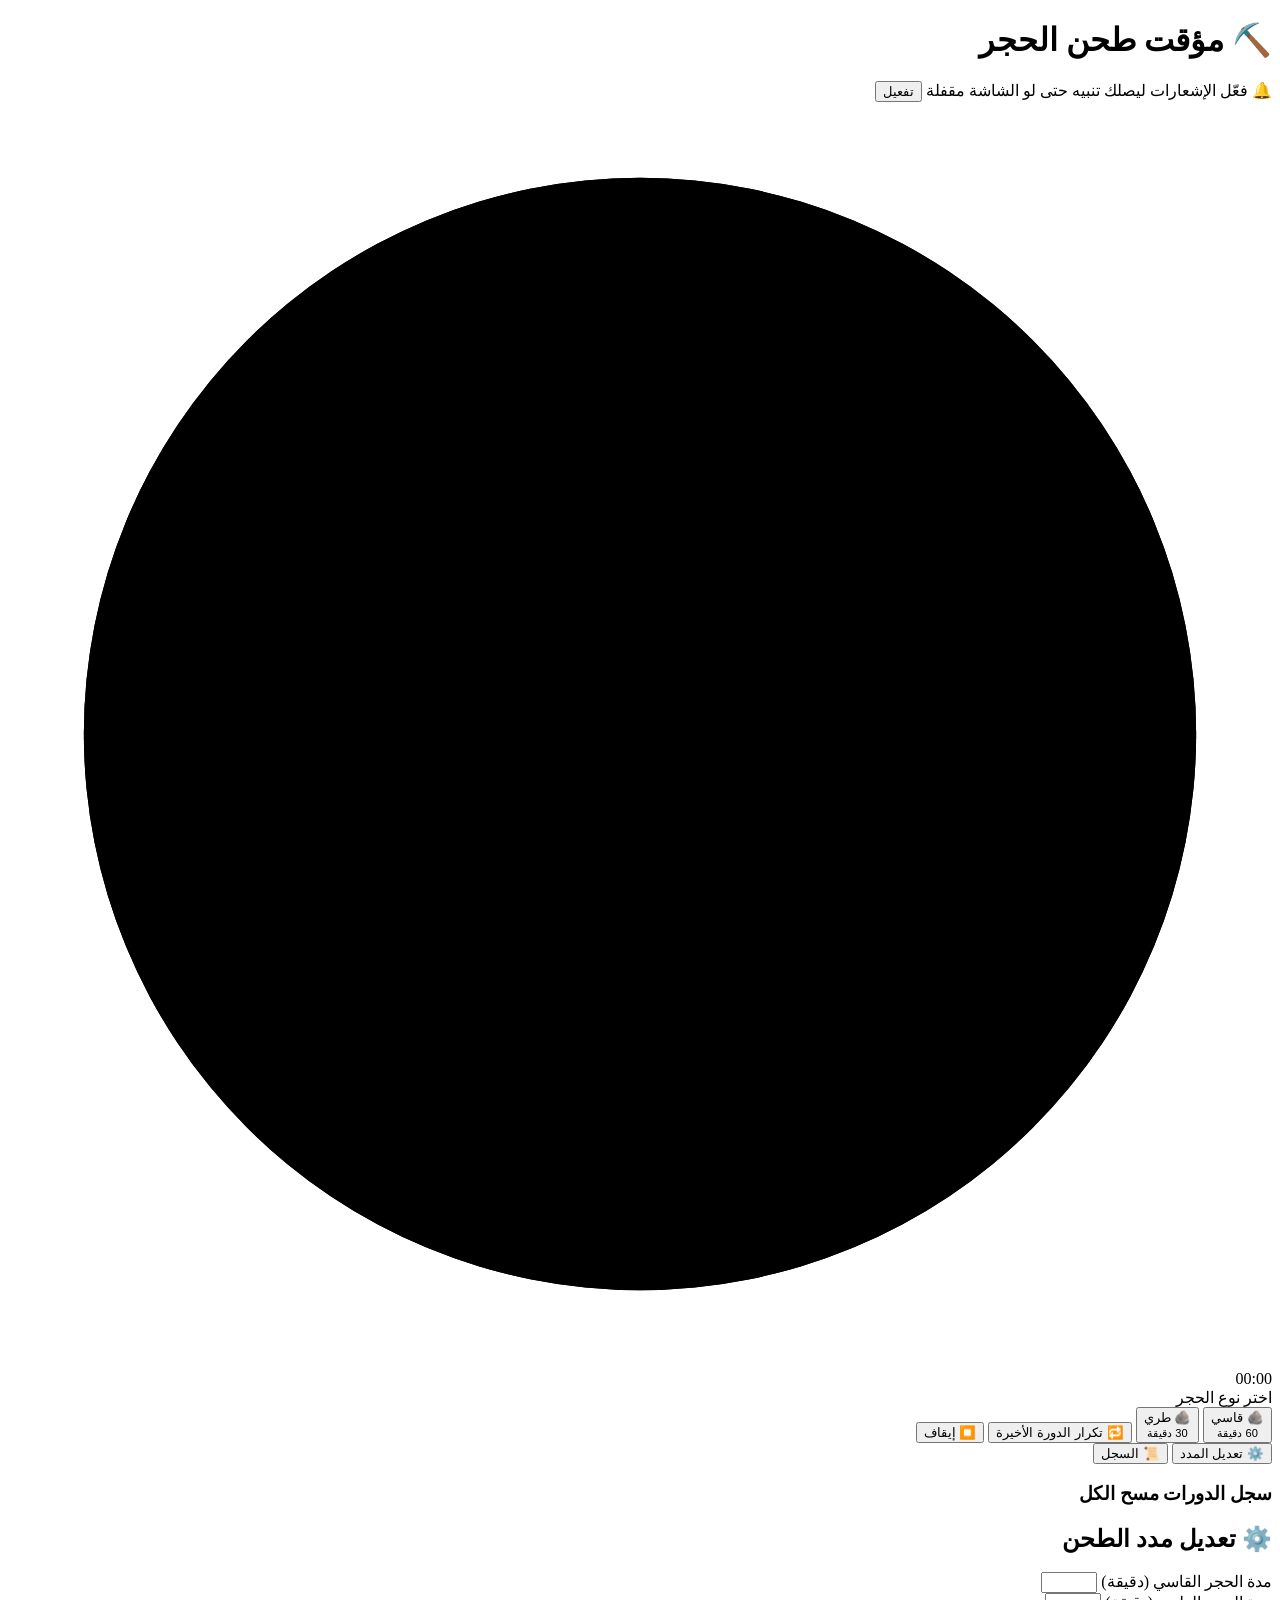
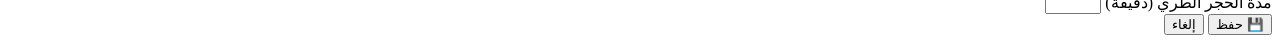
==== index.html @ 11216029 "Rename Index.html to index.html" ====
<!DOCTYPE html>
<html lang="ar" dir="rtl">
<head>
<meta charset="UTF-8">
<meta name="viewport" content="width=device-width, initial-scale=1, maximum-scale=1, user-scalable=no">
<meta name="theme-color" content="#0f0f0f">
<meta name="apple-mobile-web-app-capable" content="yes">
<title>مطحنة الذهب — مؤقت الطحن</title>
<link rel="stylesheet" href="style.css">
</head>
<body>

<h1>⛏️ مؤقت طحن الحجر</h1>

<div class="notif-banner" id="notifBanner">
  <span>🔔 فعّل الإشعارات ليصلك تنبيه حتى لو الشاشة مقفلة</span>
  <button onclick="requestNotif()">تفعيل</button>
</div>

<div class="ring-wrap">
  <svg viewBox="0 0 200 200">
    <circle class="track" cx="100" cy="100" r="88"/>
    <circle class="prog" id="prog" cx="100" cy="100" r="88" stroke-dasharray="552.9" stroke-dashoffset="0"/>
  </svg>
  <div class="center">
    <div id="time">00:00</div>
    <div id="label">اختر نوع الحجر</div>
  </div>
</div>

<div class="buttons">
  <button class="hard" id="btnHard" onclick="startHard()">🪨 قاسي<br><small id="hardDur">60 دقيقة</small></button>
  <button class="soft" id="btnSoft" onclick="startSoft()">🪨 طري<br><small id="softDur">30 دقيقة</small></button>
  <button class="repeat" id="repeatBtn" onclick="repeatLast()">🔁 تكرار الدورة الأخيرة</button>
  <button class="stop" id="stopBtn" onclick="stopTimer()">⏹️ إيقاف</button>
</div>

<div class="actions">
  <button onclick="openSettings()">⚙️ تعديل المدد</button>
  <button onclick="toggleHistory()">📜 السجل</button>
</div>

<div class="log" id="log"></div>

<div class="history" id="historyBox">
  <h3>سجل الدورات <span onclick="clearHistory()">مسح الكل</span></h3>
  <div id="historyList"></div>
</div>

<div class="modal" id="settingsModal">
  <div class="modal-card">
    <h2>⚙️ تعديل مدد الطحن</h2>
    <div class="field">
      <label>مدة الحجر القاسي (دقيقة)</label>
      <input type="number" id="inputHard" min="1" max="600" inputmode="numeric">
    </div>
    <div class="field">
      <label>مدة الحجر الطري (دقيقة)</label>
      <input type="number" id="inputSoft" min="1" max="600" inputmode="numeric">
    </div>
    <div class="modal-actions">
      <button class="btn-save" onclick="saveSettings()">💾 حفظ</button>
      <button class="btn-cancel" onclick="closeSettings()">إلغاء</button>
    </div>
  </div>
</div>

<script src="script.js"></script>
</body>
</html>
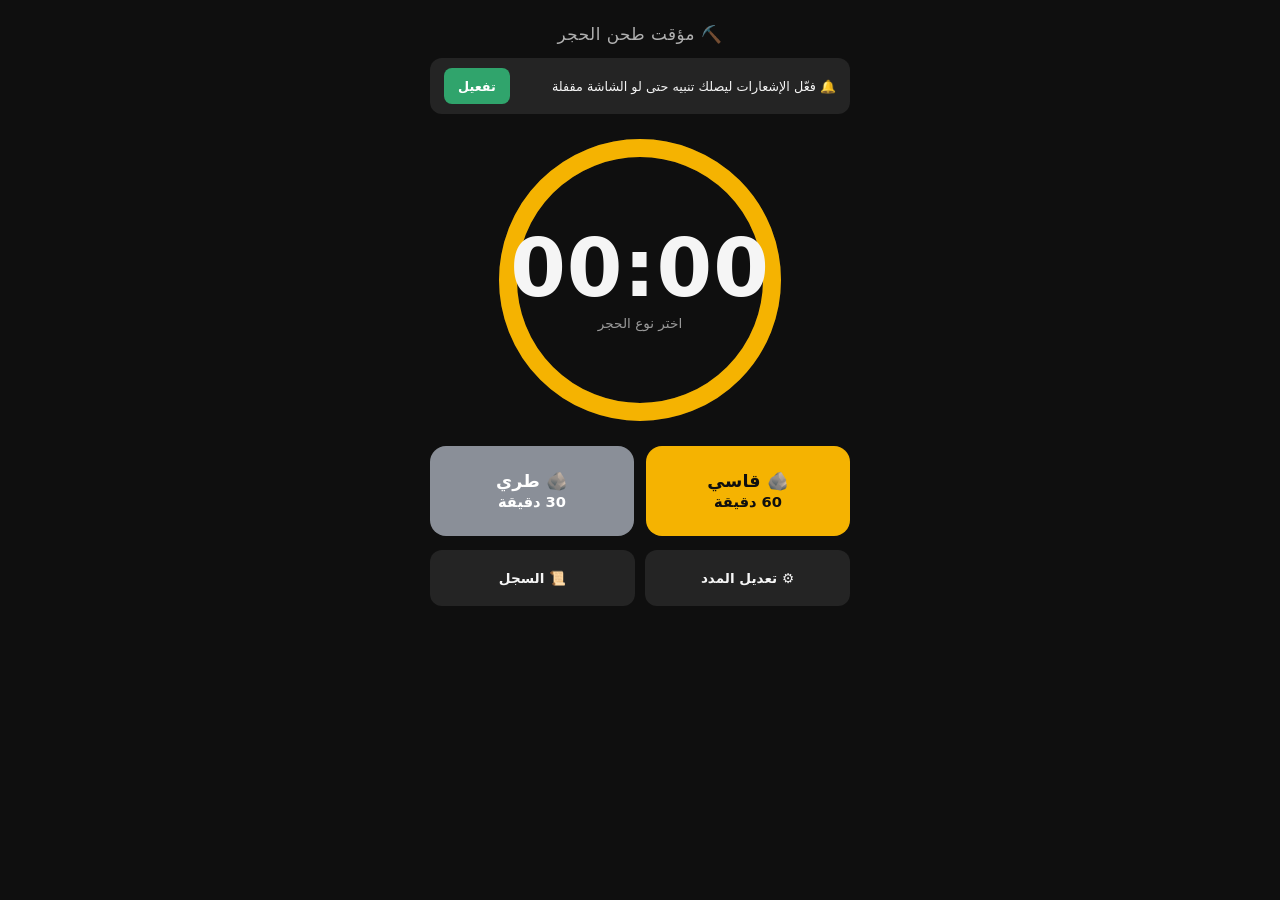
==== commit 64f0d20d: "Update index.html" ====
--- a/index.html
+++ b/index.html
@@ -7,6 +7,7 @@
 <meta name="apple-mobile-web-app-capable" content="yes">
 <title>مطحنة الذهب — مؤقت الطحن</title>
 <link rel="stylesheet" href="style.css">
+<link rel="manifest" href="manifest.json">
 </head>
 <body>
 
--- a/style.css
+++ b/style.css
@@ -0,0 +1,70 @@
+:root{
+  --bg:#0f0f0f; --card:#1b1b1b; --card2:#242424; --text:#f5f5f5;
+  --gold:#f5b301; --gray:#8a8f98; --danger:#e5484d; --ok:#30a46c; --blue:#3b82f6;
+}
+*{box-sizing:border-box; margin:0; padding:0; -webkit-tap-highlight-color:transparent;}
+body{
+  background:var(--bg); color:var(--text);
+  font-family:system-ui,-apple-system,"Segoe UI",Tahoma,sans-serif;
+  min-height:100dvh; display:flex; flex-direction:column;
+  align-items:center; gap:14px; padding:16px; user-select:none;
+}
+h1{font-size:1.05rem; font-weight:500; opacity:.7; letter-spacing:.5px; margin-top:8px;}
+.ring-wrap{position:relative; width:min(72vw,300px); aspect-ratio:1;}
+svg{transform:rotate(-90deg); width:100%; height:100%;}
+circle{fill:none; stroke-width:12; stroke-linecap:round;}
+.track{stroke:#2a2a2a;}
+.prog{stroke:var(--gold); transition:stroke-dashoffset .9s linear, stroke .3s;}
+.center{position:absolute; inset:0; display:flex; flex-direction:column; align-items:center; justify-content:center;}
+#time{font-size:clamp(2.6rem,13vw,5rem); font-weight:800; font-variant-numeric:tabular-nums; letter-spacing:1px; line-height:1;}
+#label{font-size:.85rem; opacity:.6; margin-top:6px;}
+.buttons{display:grid; grid-template-columns:1fr 1fr; gap:12px; width:min(92vw,420px);}
+button{
+  border:none; border-radius:16px; padding:20px 10px;
+  font-size:1.1rem; font-weight:700; color:#0f0f0f;
+  cursor:pointer; min-height:90px; transition:transform .08s, filter .2s; font-family:inherit;
+}
+button:active{transform:scale(.97);}
+.hard{background:var(--gold);}
+.soft{background:var(--gray); color:#fff;}
+.stop{grid-column:1/-1; background:var(--danger); color:#fff; min-height:56px; font-size:1rem; display:none;}
+.stop.show{display:block;}
+.repeat{grid-column:1/-1; background:var(--blue); color:#fff; min-height:56px; font-size:1rem; display:none;}
+.repeat.show{display:block;}
+.actions{display:flex; gap:10px; width:min(92vw,420px); flex-wrap:wrap;}
+.actions button{
+  flex:1; min-width:calc(50% - 5px); min-height:48px; font-size:.85rem; border-radius:12px;
+  background:var(--card2); color:var(--text);
+}
+.log{width:min(92vw,420px); font-size:.8rem; opacity:.6; text-align:center; min-height:1.2em;}
+.blink{animation:blink .7s infinite;}
+@keyframes blink{50%{opacity:.25;}}
+.modal{position:fixed; inset:0; background:rgba(0,0,0,.75); display:none; align-items:center; justify-content:center; padding:20px; z-index:100;}
+.modal.show{display:flex;}
+.modal-card{background:var(--card); border-radius:20px; padding:24px; width:min(100%,380px); display:flex; flex-direction:column; gap:16px;}
+.modal-card h2{font-size:1.1rem; text-align:center; font-weight:700;}
+.field{display:flex; flex-direction:column; gap:6px;}
+.field label{font-size:.85rem; opacity:.7;}
+.field input{background:var(--card2); border:1px solid #333; color:var(--text); border-radius:10px; padding:14px; font-size:1.2rem; text-align:center; font-variant-numeric:tabular-nums; font-family:inherit;}
+.field input:focus{outline:2px solid var(--gold);}
+.modal-actions{display:flex; gap:10px;}
+.modal-actions button{flex:1; min-height:48px; border-radius:12px; font-size:.95rem;}
+.btn-save{background:var(--ok); color:#fff;}
+.btn-cancel{background:var(--card2); color:var(--text);}
+.history{width:min(92vw,420px); background:var(--card); border-radius:16px; padding:14px; max-height:220px; overflow-y:auto; display:none;}
+.history.show{display:block;}
+.history h3{font-size:.9rem; margin-bottom:10px; opacity:.7; display:flex; justify-content:space-between;}
+.history h3 span{color:var(--danger); cursor:pointer; font-size:.8rem;}
+.history-item{display:flex; justify-content:space-between; align-items:center; padding:10px 0; border-bottom:1px solid #2a2a2a; font-size:.85rem;}
+.history-item:last-child{border:none;}
+.history-item .meta{opacity:.55; font-size:.75rem;}
+.notif-banner{
+  width:min(92vw,420px); background:var(--card2); border-radius:12px;
+  padding:10px 14px; font-size:.8rem; display:flex; align-items:center;
+  justify-content:space-between; gap:10px;
+}
+.notif-banner button{
+  background:var(--ok); color:#fff; border-radius:8px;
+  min-height:36px; padding:6px 14px; font-size:.8rem; min-width:auto;
+}
+.notif-banner.hidden{display:none;}
